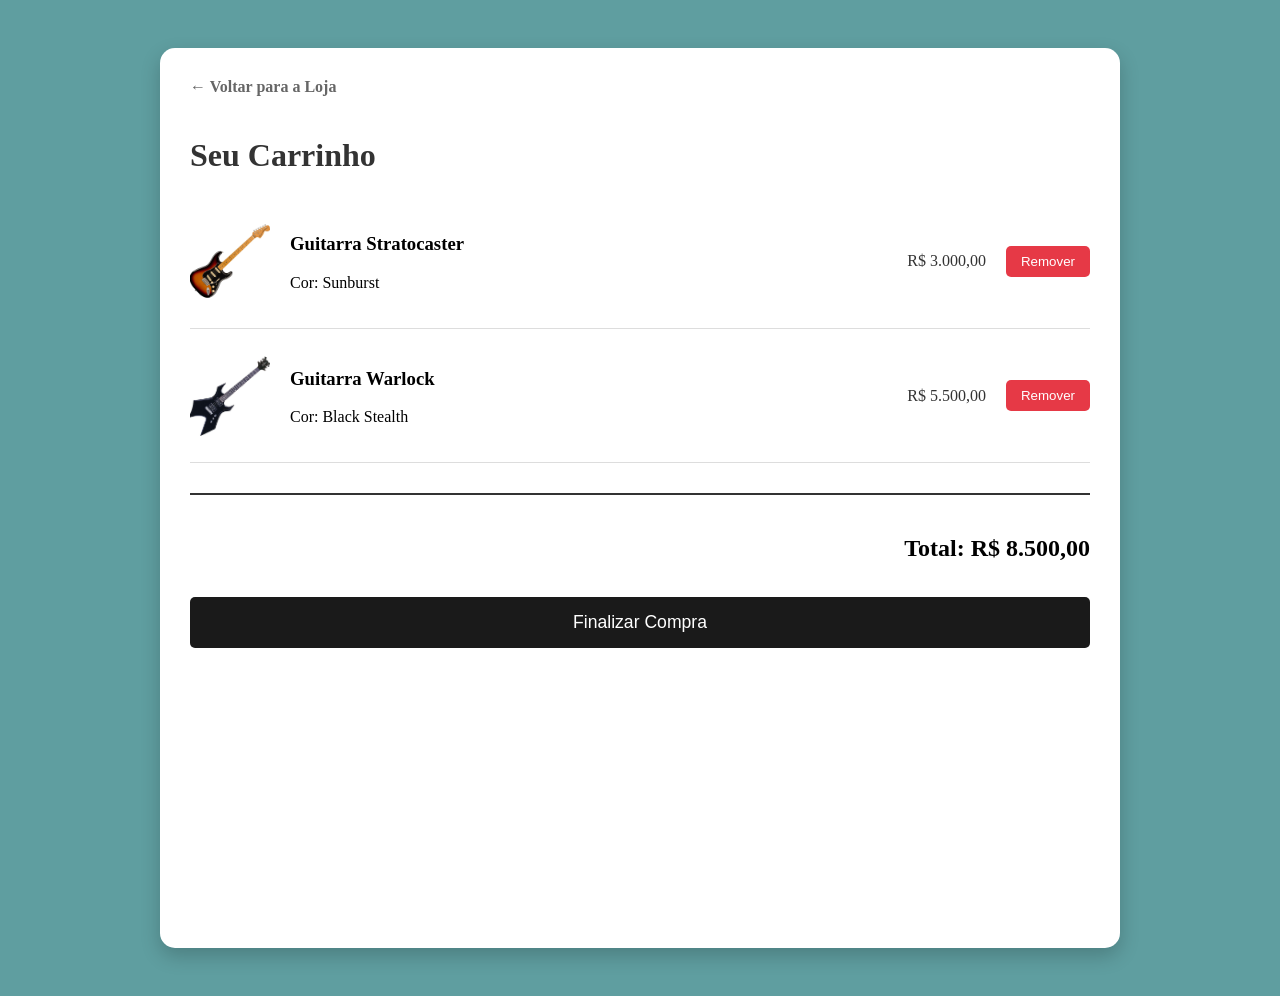
==== carrinho.html @ 94528ccd "Add files via upload" ====
<!DOCTYPE html>
<html lang="pt-br">
<head>
    <meta charset="UTF-8">
    <meta name="viewport" content="width=device-width, initial-scale=1.0">
    <title>Carrinho - GuitarShop</title>
    <link rel="stylesheet" href="style.css">
    <link rel="stylesheet" href="produto.css">
    <style>
        .gordao {
            background-color: cadetblue;
            min-height: 100vh;
            display: flex;
            justify-content: center;
            padding: 40px 5%;
        }

        .vitor {
            background: white;
            width: 100%;
            max-width: 900px;
            border-radius: 15px;
            padding: 30px;
            box-shadow: 0 8px 20px rgba(0,0,0,0.2);
            animation: joseFade 0.6s ease-out;
        }

        @keyframes joseFade {
            from { opacity: 0; transform: translateY(-20px); }
            to { opacity: 1; transform: translateY(0); }
        }

        .lorenzo {
            display: flex;
            align-items: center;
            justify-content: space-between;
            border-bottom: 1px solid #ddd;
            padding: 20px 0;
            gap: 20px;
            transition: all 0.3s ease;
        }

        .joseRemovendo {
            transform: translateX(100px);
            opacity: 0;
        }

        .joseDetalhes {
            display: flex;
            align-items: center;
            gap: 20px;
            flex: 1;
        }

        .joseThumb {
            width: 80px;
            height: 80px;
            object-fit: cover;
            border-radius: 8px;
        }

        .joseBtnRemover {
            background: #e63946;
            color: white;
            border: none;
            padding: 8px 15px;
            border-radius: 5px;
            cursor: pointer;
            transition: 0.2s;
        }

        .giovana {
            margin-top: 30px;
            text-align: right;
            border-top: 2px solid #333;
            padding-top: 20px;
        }

        @media (max-width: 600px) {
            .lorenzo { flex-direction: column; text-align: center; }
            .joseDetalhes { flex-direction: column; }
        }
    </style>
</head>
<body class="gordao">

    <div class="vitor">
        <a href="index.html" class="btn-voltar">← Voltar para a Loja</a>
        
        <h1 class="cardh1" style="font-size: 2rem; margin-bottom: 20px; color: #333;">Seu Carrinho</h1>

        <div id="container-itens">
            
            <div class="lorenzo" id="item-1">
                <div class="joseDetalhes">
                    <img src="img/strato.jpg" alt="Stratocaster" class="joseThumb">
                    <div>
                        <h3>Guitarra Stratocaster</h3>
                        <p>Cor: Sunburst</p>
                    </div>
                </div>
                <p class="produtopreco" style="color: #333;">R$ 3.000,00</p>
                <button class="joseBtnRemover" onclick="removerItem('item-1', 3000)">Remover</button>
            </div>

            <div class="lorenzo" id="item-2">
                <div class="joseDetalhes">
                    <img src="img/warlock.jpg" alt="Warlock" class="joseThumb">
                    <div>
                        <h3>Guitarra Warlock</h3>
                        <p>Cor: Black Stealth</p>
                    </div>
                </div>
                <p class="produtopreco" style="color: #333;">R$ 5.500,00</p>
                <button class="joseBtnRemover" onclick="removerItem('item-2', 5500)">Remover</button>
            </div>

        </div>

        <div class="giovana">
            <h2 id="exibicao-total" style="margin-bottom: 15px;">Total: R$ 8.500,00</h2>
            <button class="btn-comprar" onclick="finalizarCompra()">Finalizar Compra</button>
        </div>
    </div>

    <script>
        let valorTotal = 8500;

        function removerItem(idElemento, valorSubtrair) {
            const item = document.getElementById(idElemento);
            item.classList.add('joseRemovendo');

            setTimeout(() => {
                item.remove();
                valorTotal -= valorSubtrair;
                if(valorTotal < 0) valorTotal = 0;

                document.getElementById('exibicao-total').innerText = `Total: R$ ${valorTotal.toLocaleString('pt-BR')},00`;

                const container = document.getElementById('container-itens');
                if (container.children.length === 0) {
                    container.innerHTML = "<p style='padding:20px; text-align:center;'>Seu carrinho está vazio.</p>";
                }
            }, 300);
        }

        function finalizarCompra() {
            if (valorTotal === 0) {
                alert("Seu carrinho está vazio!");
            } else {
                alert("✅ Compra Finalizada com Sucesso!");
                window.location.href = "index.html";
            }
        }
    </script>

</body>
</html>
---- style.css ----
.body {
    display: grid;
    grid-template-areas: 
        "cara cara"
        "lado corpo"
        "pe pe"
        "foot foot";
    grid-template-rows: 80px 1fr auto auto; 
    grid-template-columns: 250px 1fr;
    min-height: 100vh;
}

a, button {
    transition: all 0.3s ease-in-out;
}

footer {
    grid-area: foot;
}

.cara {
    grid-area: cara;
    background-color: #fdf5e6;
    display: flex;
    align-items: center;
    padding: 0 5%;
    box-shadow: 0 2px 10px rgba(0,0,0,0.1);
    position: sticky;
    top: 0;
    z-index: 1000;
}

.corpo {
    grid-area: corpo;
    background-color: cadetblue;
}

.lado {
    grid-area: lado;
    background-color: burlywood;
}

.pe {
    grid-area: pe;
    background-color: #1a1a1a;
    color: #fff;
    padding: 80px 10%;
    text-align: center;
    border-top: 5px solid cadetblue; 
}

@media only screen and (max-width: 850px) {
    .body {
        grid-template-areas: 
            "cara"
            "lado"
            "corpo"
            "pe"
            "foot"; 
        grid-template-rows: 70px auto auto auto auto; 
        grid-template-columns: 100%;
    }
}

@media only screen and (max-width: 450px) {
    .body {
        grid-template-areas: 
            "cara"
            "corpo"
            "pe"
            "foot"; 
        grid-template-rows: 70px auto auto auto;
        grid-template-columns: 100%;
    }

    aside.lado {
        display: none;
    }

    .nene {
        font-size: 2rem;
    }
    .nenep {
        font-size: 1.1rem;
    }
}

.mae {
    display: flex;
    flex-wrap: wrap;
    justify-content: center;
    margin-bottom: 20px;
}

.card {
    display: flex;
    flex-direction: column;
    justify-content: space-between;
    padding: 50px;
    height: 400px;
    width: 300px;
    margin: 10px;
    align-items: center;
    text-align: center;
    background-color: rgba(133, 205, 207, 0.911);
    border: none;
    box-shadow: 0 4px 8px rgba(32, 55, 56, 0.911);
    transition: transform 0.3s ease, box-shadow 0.3s ease;
    cursor: pointer;
}

.card:hover {
    transform: translateY(-8px);
    box-shadow: 0 12px 20px rgba(32, 55, 56, 0.911);
}

.linkp {
    text-decoration: none;
    color: inherit;
    display: contents;
}

.cardimg {
    height: 300px;
    width: 100%;
    object-fit: cover;
    border-radius: 10px;
}

.cardh1 {
    font-size: large;
}

.cardp {
    font-size: medium;
}

.nene {
    font-size: 3rem; 
    text-transform: uppercase;
    letter-spacing: 2px;
    margin-bottom: 30px;
    color: cadetblue;
}

.nenep {
    font-size: 1.4rem; 
    line-height: 1.6;
    max-width: 900px;
    margin: 0 auto;
    font-weight: 400;
}

html {
    scroll-behavior: smooth;
    scroll-padding-top: 100px; 
}

.navbar {
    display: flex;
    justify-content: space-between;
    align-items: center; 
    width: 100%;
    height: 100%;
}

.logo {
    font-size: 1.8rem;
    font-weight: bold;
    color: #2c3e50;
    display: flex;
    align-items: center;
    gap: 10px;
}

.logo:hover .logo-icon {
    display: inline-block;
    transform: rotate(20deg); 
    transition: 0.3s;
}

.nav-links {
    display: flex;
    list-style: none;
    gap: 2rem;
    margin: 0;
    padding: 0;
    align-items: center; 
}

.nav-links a:hover {
    color: cadetblue;
    padding-bottom: 5px;
    border-bottom: 2px solid cadetblue;
}

.nav-links li {
    display: flex;
    align-items: center; 
}

.nav-links a {
    text-decoration: none;
    color: #2c3e50;
    font-weight: 500;
    transition: all 0.3s;
    line-height: 1; 
    display: block;
}

.cart-link {
    background: cadetblue;
    color: white !important;
    padding: 8px 15px;
    border-radius: 20px;
}

/* Menu Mobile */
.menu-toggle {
    display: none;
    flex-direction: column;
    cursor: pointer;
    gap: 5px;
}

.bar {
    width: 25px;
    height: 3px;
    background-color: #333;
    transition: 0.3s;
}

/* Responsividade */
@media (max-width: 850px) {
    .menu-toggle {
        display: flex;
    }

    .nav-links {
        position: absolute;
        right: 0;
        top: 100%;
        background-color: #fdf5e6;
        width: 100%;
        flex-direction: column;
        align-items: center;
        gap: 0;
        max-height: 0;
        overflow: hidden;
        transition: max-height 0.3s ease-in-out;
    }

    .nav-links.active {
        max-height: 300px;
        padding: 20px 0;
        border-bottom: 2px solid cadetblue;
    }

    .nav-links li {
        padding: 15px 0;
    }
}
---- produto.css ----
.blecs {
    padding: 40px 5%;
    background-color: cadetblue;
    min-height: 80vh;
    display: flex;
    justify-content: center;
}

.produto {
    display: grid;
    grid-template-columns: 1fr 1fr;
    gap: 50px;
    max-width: 1100px;
    background: white;
    padding: 30px;
    border-radius: 15px;
    box-shadow: 0 4px 8px rgba(32, 55, 56, 0.911);
}

.img {
    width: 100%;
    height: auto;
    border-radius: 10px;
    object-fit: contain;
}

.infoproduto h1 {
    font-size: 2.5rem;
    color: #333;
    margin-bottom: 10px;
}

.precok {
    margin: 20px 0;
    color: #e63946; 
    font-size: 2rem;
    font-weight: bold;
}

.btn-comprar {
    background-color: #1a1a1a;
    color: white;
    border: none;
    padding: 15px 40px;
    font-size: 1.1rem;
    border-radius: 5px;
    cursor: pointer;
    transition: 0.3s;
    width: 100%;
    margin-top: 20px;
}

.btn-comprar:hover {
    background-color: #444;
    transform: scale(1.02);
}

.btn-voltar {
    display: inline-block;
    margin-bottom: 20px;
    text-decoration: none;
    color: #666;
    font-weight: bold;
}

@media (max-width: 768px) {
    .produto-wrapper {
        grid-template-columns: 1fr;
    }
}
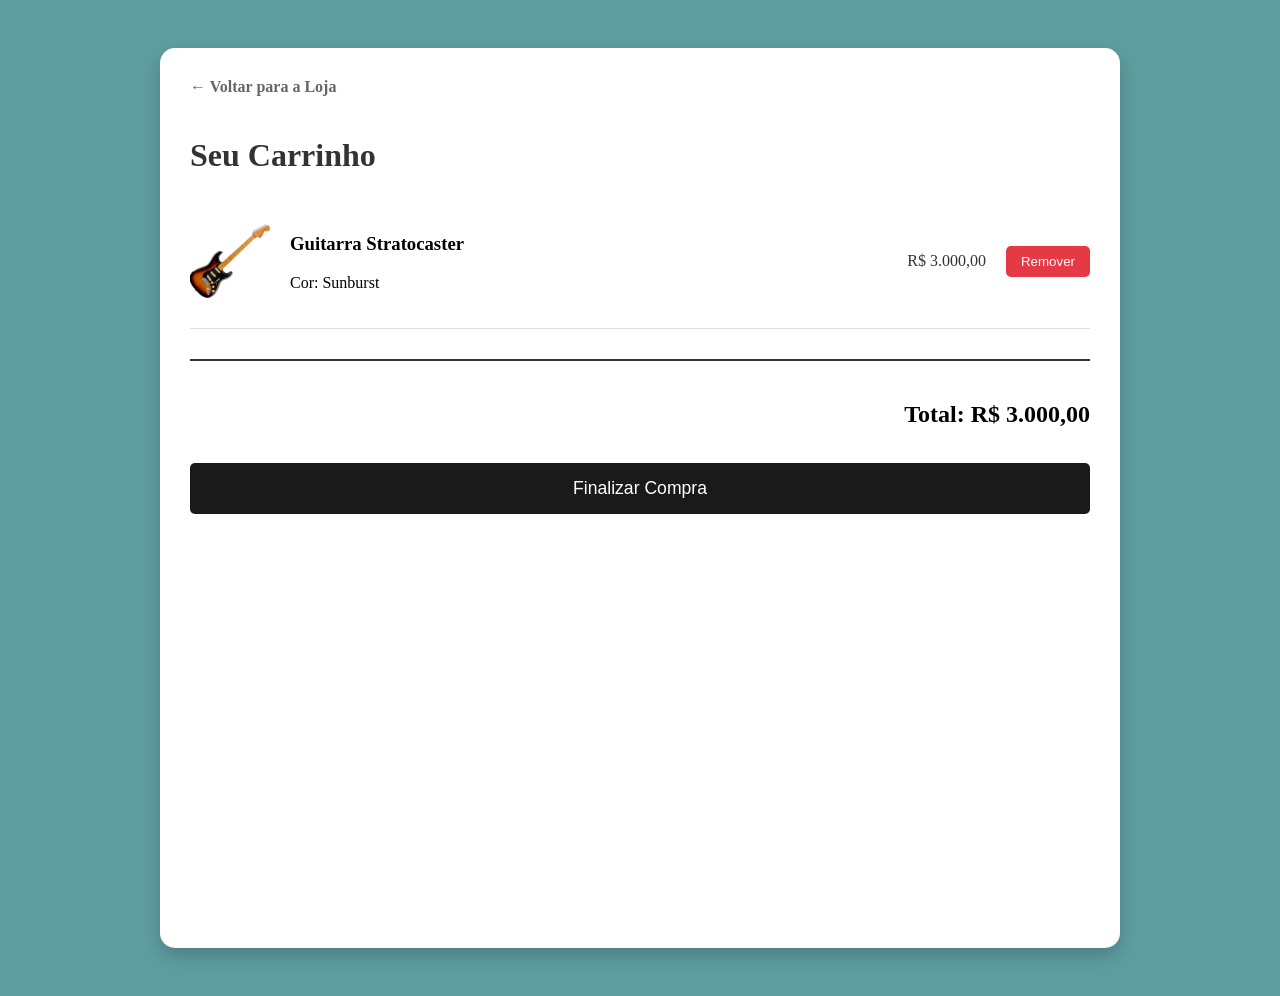
==== commit 630482f3: "Add files via upload" ====
--- a/carrinho.html
+++ b/carrinho.html
@@ -7,79 +7,16 @@
     <link rel="stylesheet" href="style.css">
     <link rel="stylesheet" href="produto.css">
     <style>
-        .gordao {
-            background-color: cadetblue;
-            min-height: 100vh;
-            display: flex;
-            justify-content: center;
-            padding: 40px 5%;
-        }
-
-        .vitor {
-            background: white;
-            width: 100%;
-            max-width: 900px;
-            border-radius: 15px;
-            padding: 30px;
-            box-shadow: 0 8px 20px rgba(0,0,0,0.2);
-            animation: joseFade 0.6s ease-out;
-        }
-
-        @keyframes joseFade {
-            from { opacity: 0; transform: translateY(-20px); }
-            to { opacity: 1; transform: translateY(0); }
-        }
-
-        .lorenzo {
-            display: flex;
-            align-items: center;
-            justify-content: space-between;
-            border-bottom: 1px solid #ddd;
-            padding: 20px 0;
-            gap: 20px;
-            transition: all 0.3s ease;
-        }
-
-        .joseRemovendo {
-            transform: translateX(100px);
-            opacity: 0;
-        }
-
-        .joseDetalhes {
-            display: flex;
-            align-items: center;
-            gap: 20px;
-            flex: 1;
-        }
-
-        .joseThumb {
-            width: 80px;
-            height: 80px;
-            object-fit: cover;
-            border-radius: 8px;
-        }
-
-        .joseBtnRemover {
-            background: #e63946;
-            color: white;
-            border: none;
-            padding: 8px 15px;
-            border-radius: 5px;
-            cursor: pointer;
-            transition: 0.2s;
-        }
-
-        .giovana {
-            margin-top: 30px;
-            text-align: right;
-            border-top: 2px solid #333;
-            padding-top: 20px;
-        }
-
-        @media (max-width: 600px) {
-            .lorenzo { flex-direction: column; text-align: center; }
-            .joseDetalhes { flex-direction: column; }
-        }
+        .gordao { background-color: cadetblue; min-height: 100vh; display: flex; justify-content: center; padding: 40px 5%; }
+        .vitor { background: white; width: 100%; max-width: 900px; border-radius: 15px; padding: 30px; box-shadow: 0 8px 20px rgba(0,0,0,0.2); animation: joseFade 0.6s ease-out; }
+        @keyframes joseFade { from { opacity: 0; transform: translateY(-20px); } to { opacity: 1; transform: translateY(0); } }
+        .lorenzo { display: flex; align-items: center; justify-content: space-between; border-bottom: 1px solid #ddd; padding: 20px 0; gap: 20px; transition: all 0.3s ease; }
+        .joseRemovendo { transform: translateX(100px); opacity: 0; }
+        .joseDetalhes { display: flex; align-items: center; gap: 20px; flex: 1; }
+        .joseThumb { width: 80px; height: 80px; object-fit: cover; border-radius: 8px; }
+        .joseBtnRemover { background: #e63946; color: white; border: none; padding: 8px 15px; border-radius: 5px; cursor: pointer; transition: 0.2s; }
+        .giovana { margin-top: 30px; text-align: right; border-top: 2px solid #333; padding-top: 20px; }
+        @media (max-width: 600px) { .lorenzo { flex-direction: column; text-align: center; } .joseDetalhes { flex-direction: column; } }
     </style>
 </head>
 <body class="gordao">
@@ -90,7 +27,6 @@
         <h1 class="cardh1" style="font-size: 2rem; margin-bottom: 20px; color: #333;">Seu Carrinho</h1>
 
         <div id="container-itens">
-            
             <div class="lorenzo" id="item-1">
                 <div class="joseDetalhes">
                     <img src="img/strato.jpg" alt="Stratocaster" class="joseThumb">
@@ -102,29 +38,16 @@
                 <p class="produtopreco" style="color: #333;">R$ 3.000,00</p>
                 <button class="joseBtnRemover" onclick="removerItem('item-1', 3000)">Remover</button>
             </div>
-
-            <div class="lorenzo" id="item-2">
-                <div class="joseDetalhes">
-                    <img src="img/warlock.jpg" alt="Warlock" class="joseThumb">
-                    <div>
-                        <h3>Guitarra Warlock</h3>
-                        <p>Cor: Black Stealth</p>
-                    </div>
-                </div>
-                <p class="produtopreco" style="color: #333;">R$ 5.500,00</p>
-                <button class="joseBtnRemover" onclick="removerItem('item-2', 5500)">Remover</button>
-            </div>
-
         </div>
 
         <div class="giovana">
-            <h2 id="exibicao-total" style="margin-bottom: 15px;">Total: R$ 8.500,00</h2>
+            <h2 id="exibicao-total" style="margin-bottom: 15px;">Total: R$ 3.000,00</h2>
             <button class="btn-comprar" onclick="finalizarCompra()">Finalizar Compra</button>
         </div>
     </div>
 
     <script>
-        let valorTotal = 8500;
+        let valorTotal = 3000;
 
         function removerItem(idElemento, valorSubtrair) {
             const item = document.getElementById(idElemento);
@@ -153,6 +76,5 @@
             }
         }
     </script>
-
 </body>
 </html>
